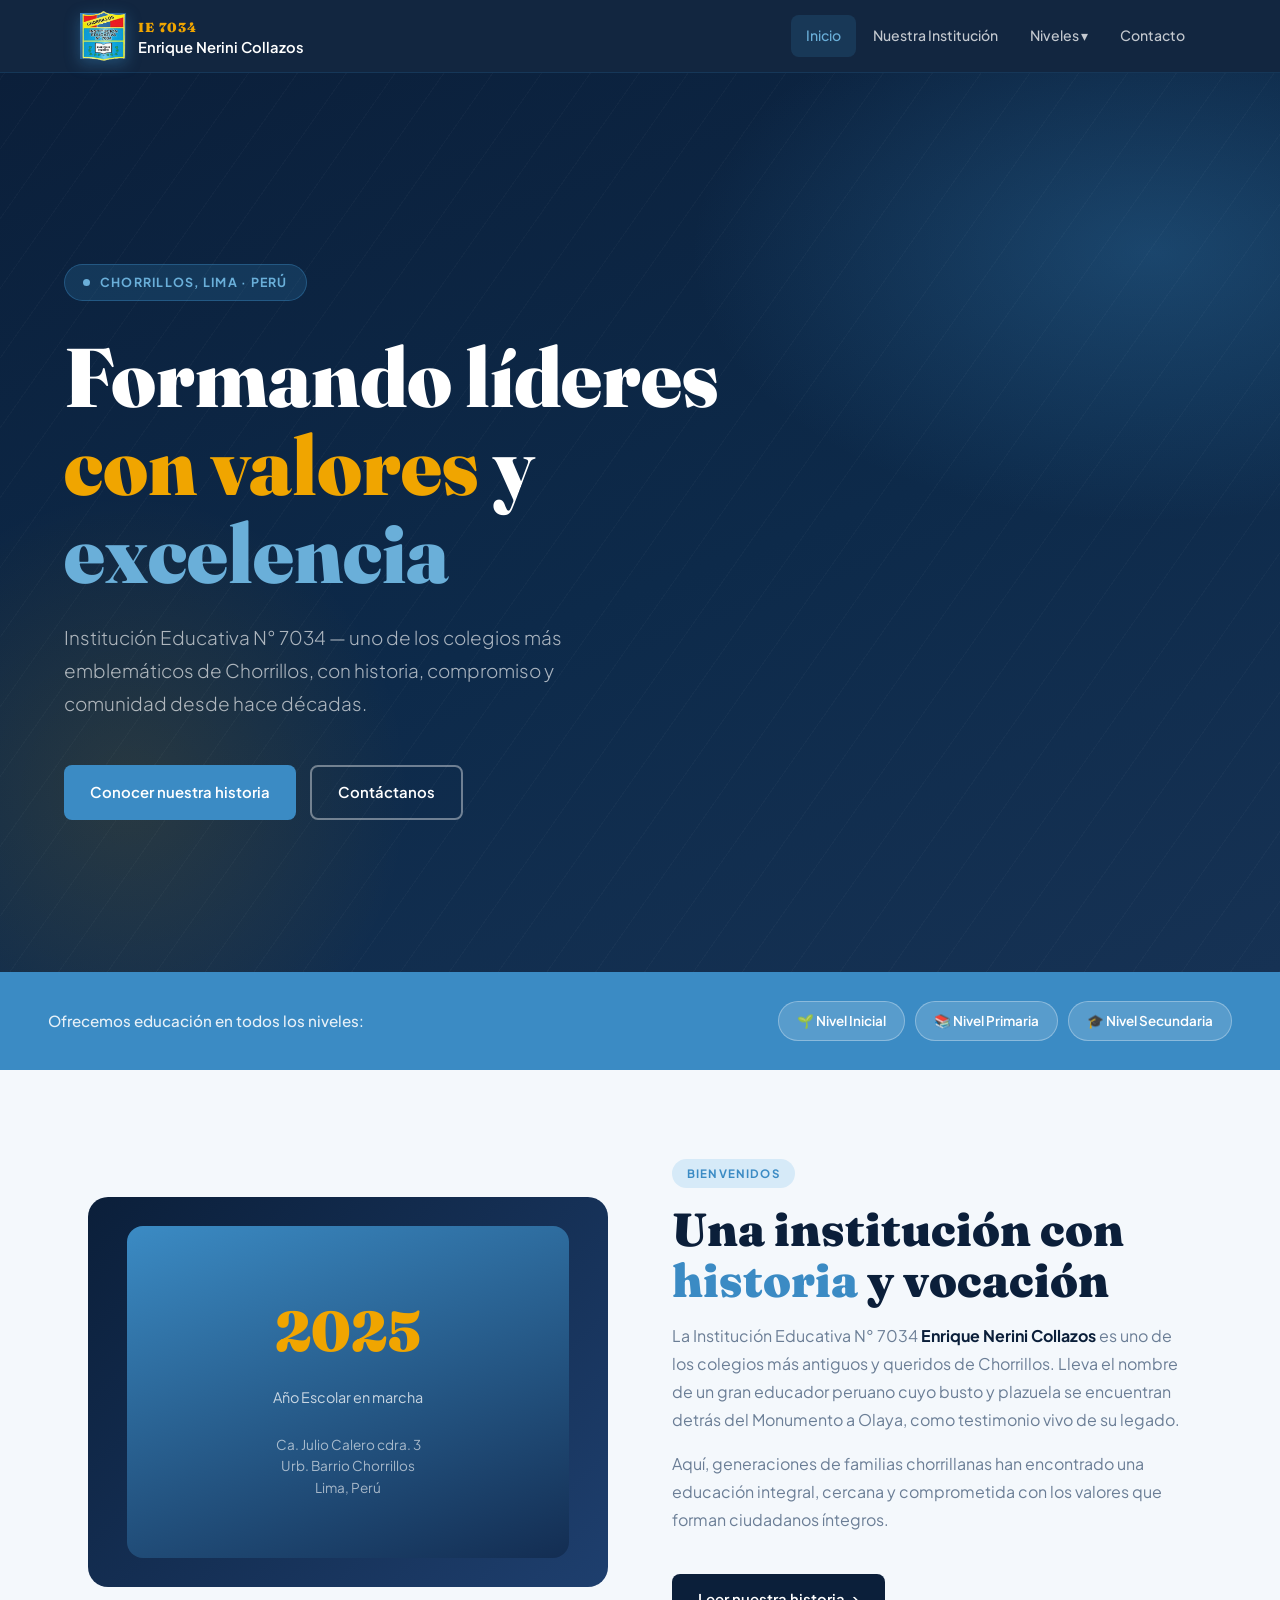
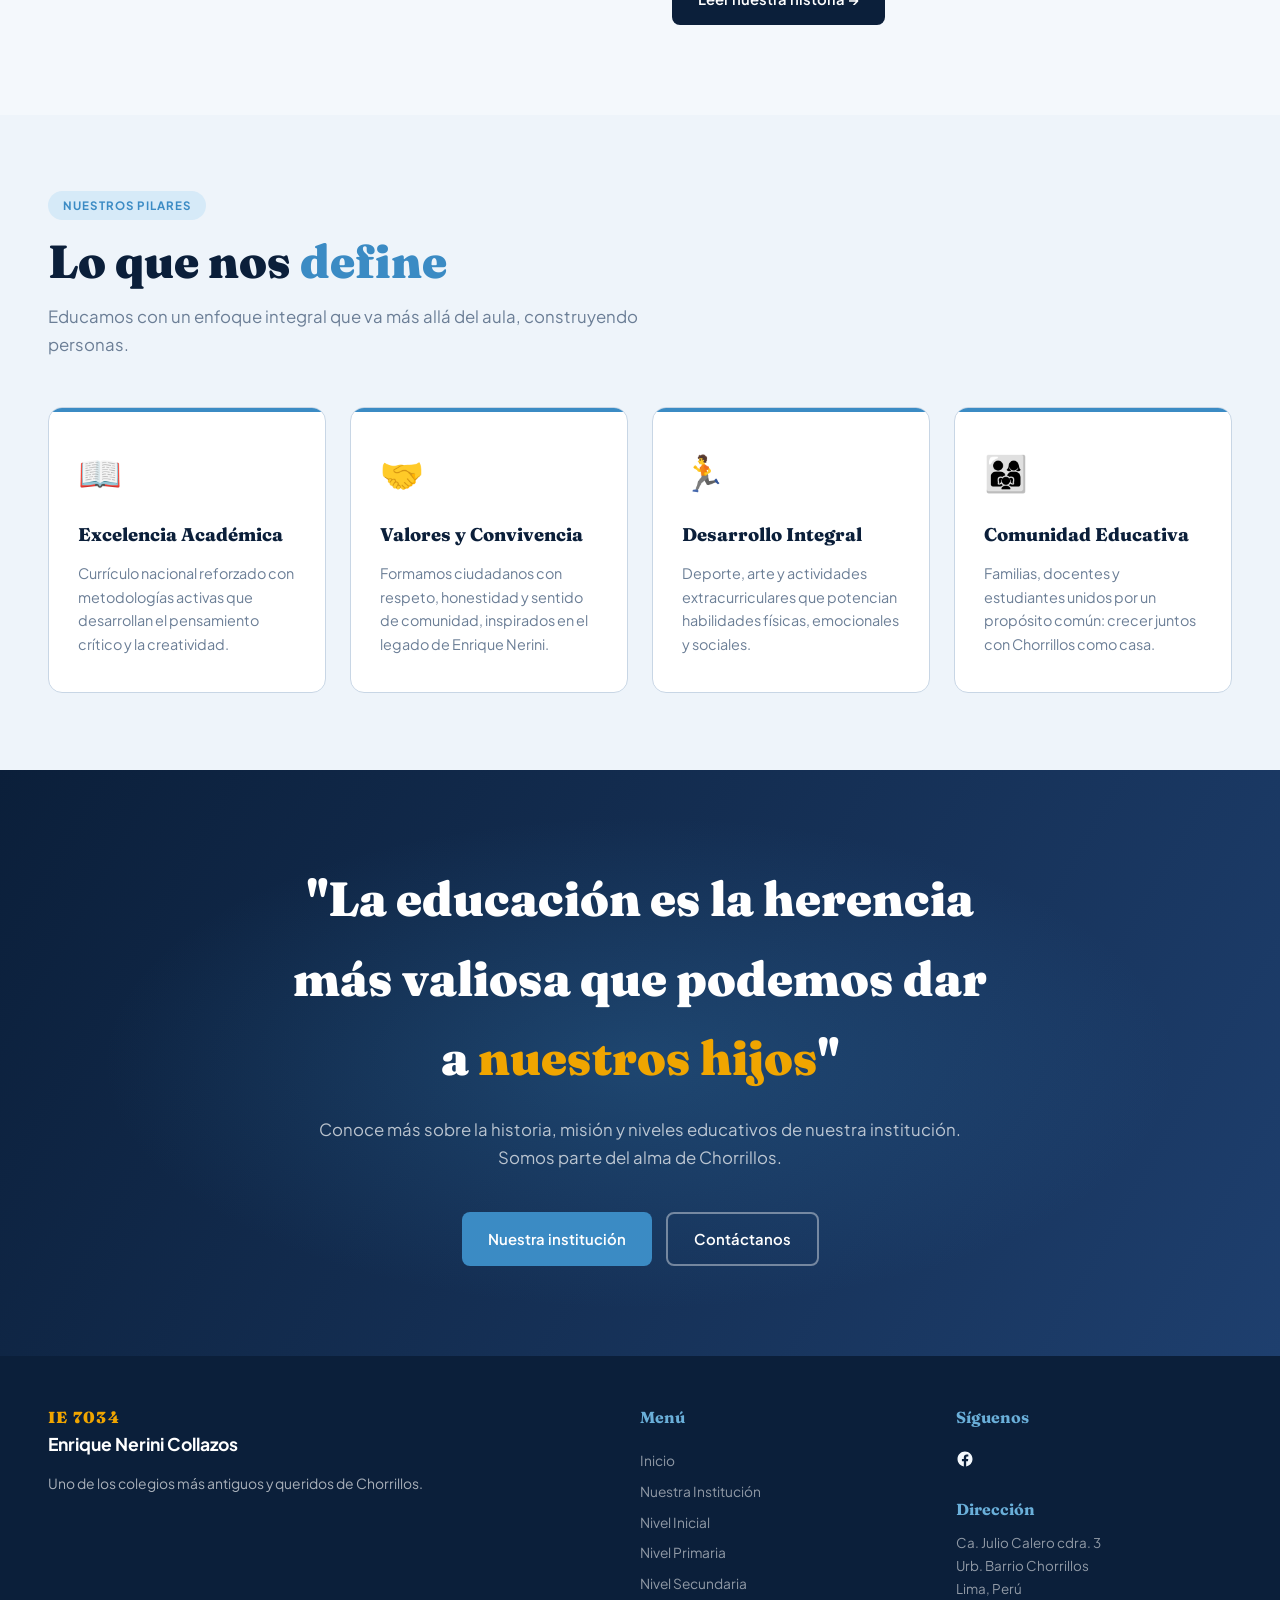
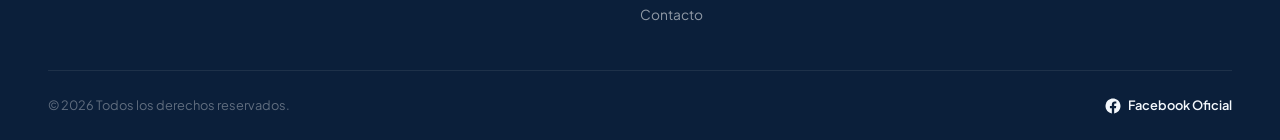
==== index.html @ 43109a2b "primer commit" ====
<!DOCTYPE html>
<html lang="es">
<head>
<meta charset="UTF-8"/>
<meta name="viewport" content="width=device-width,initial-scale=1.0"/>
<title>IE 7034 Enrique Nerini Collazos — Inicio</title>
<link rel="preconnect" href="https://fonts.googleapis.com">
<link href="https://fonts.googleapis.com/css2?family=Fraunces:ital,opsz,wght@0,9..144,400;0,9..144,700;0,9..144,900;1,9..144,400&family=Plus+Jakarta+Sans:wght@300;400;500;600;700&display=swap" rel="stylesheet">
<link rel="stylesheet" href="shared.css">
<style>
.hero{min-height:100vh;background:linear-gradient(160deg,var(--navy) 0%,#0d2a4a 55%,#163254 100%);display:flex;flex-direction:column;justify-content:center;padding:calc(var(--nav-h) + 3rem) clamp(1.5rem,6vw,4rem) 5rem;position:relative;overflow:hidden;}
.hero::before{content:'';position:absolute;inset:0;background:radial-gradient(ellipse 60% 50% at 90% 20%,rgba(59,139,196,.3) 0%,transparent 60%),radial-gradient(ellipse 40% 60% at 10% 80%,rgba(240,165,0,.12) 0%,transparent 55%);pointer-events:none;}
.hero::after{content:'';position:absolute;inset:0;background-image:repeating-linear-gradient(-55deg,rgba(255,255,255,.025) 0px,rgba(255,255,255,.025) 1px,transparent 1px,transparent 40px);pointer-events:none;}
.hero-content{position:relative;z-index:1;max-width:720px;}
.hero-eyebrow{display:inline-flex;align-items:center;gap:10px;background:rgba(59,139,196,.2);border:1px solid rgba(59,139,196,.4);border-radius:999px;padding:7px 18px;margin-bottom:2rem;font-size:.78rem;font-weight:700;color:var(--sky-light);letter-spacing:.1em;text-transform:uppercase;}
.hero-eyebrow::before{content:'';width:7px;height:7px;border-radius:50%;background:var(--sky-light);animation:pulse 2s infinite;}
@keyframes pulse{0%,100%{opacity:1}50%{opacity:.35}}
.hero h1{font-family:var(--font-head);font-size:clamp(2.6rem,7vw,5.2rem);font-weight:900;line-height:1.06;color:var(--white);margin-bottom:1.5rem;}
.hero h1 .accent{color:var(--gold);}
.hero h1 .accent-sky{color:var(--sky-light);}
.hero-sub{font-size:clamp(.98rem,2vw,1.18rem);color:rgba(255,255,255,.65);font-weight:300;max-width:520px;margin-bottom:2.8rem;line-height:1.75;}
.hero-actions{display:flex;gap:14px;flex-wrap:wrap;}
.hero-badge-float{position:absolute;right:clamp(2rem,8vw,8rem);top:50%;transform:translateY(-50%);z-index:1;background:rgba(11,31,58,.7);border:1px solid rgba(59,139,196,.35);border-radius:20px;padding:1.8rem 2rem;backdrop-filter:blur(12px);display:flex;flex-direction:column;gap:1.5rem;min-width:200px;}
.stat-item{text-align:center;}
.stat-item strong{display:block;font-family:var(--font-head);font-size:2.6rem;color:var(--gold);font-weight:900;line-height:1;}
.stat-item span{font-size:.78rem;color:rgba(255,255,255,.55);text-transform:uppercase;letter-spacing:.08em;}
.stat-divider{height:1px;background:rgba(59,139,196,.2);}
.niveles-band{background:var(--sky);padding:1.8rem clamp(1.5rem,5vw,3rem);}
.niveles-band-inner{max-width:1200px;margin:0 auto;display:flex;align-items:center;justify-content:space-between;gap:1rem;flex-wrap:wrap;}
.niveles-band p{color:rgba(255,255,255,.88);font-weight:500;font-size:.95rem;}
.nivel-pills{display:flex;gap:10px;flex-wrap:wrap;}
.nivel-pill{display:inline-block;padding:8px 18px;border-radius:999px;background:rgba(255,255,255,.15);border:1.5px solid rgba(255,255,255,.3);color:var(--white);font-size:.84rem;font-weight:600;transition:background .2s;}
.nivel-pill:hover{background:rgba(255,255,255,.3);}
.bienvenida{display:grid;grid-template-columns:1fr 1fr;gap:4rem;align-items:center;padding:clamp(4rem,7vw,6rem) clamp(1.5rem,5vw,3rem);max-width:1200px;margin:0 auto;}
.bienvenida-img{border-radius:20px;overflow:hidden;position:relative;aspect-ratio:4/3;background:linear-gradient(135deg,var(--navy) 0%,var(--navy-light) 100%);display:flex;align-items:center;justify-content:center;}
.bienvenida-img-inner{width:85%;height:85%;border-radius:16px;background:linear-gradient(160deg,var(--sky) 0%,var(--navy-mid) 100%);display:flex;flex-direction:column;align-items:center;justify-content:center;padding:2rem;text-align:center;color:var(--white);}
.bienvenida-img-inner .school-year{font-size:3.5rem;font-weight:900;font-family:var(--font-head);color:var(--gold);}
.bienvenida-img-inner p{font-size:.9rem;opacity:.75;margin-top:.5rem;}
.bienvenida-text p{color:var(--gray);font-size:1rem;line-height:1.75;margin-bottom:1rem;}
.bienvenida-text strong{color:var(--navy);}
.pilares-bg{background:var(--paper);padding:clamp(3.5rem,6vw,5.5rem) clamp(1.5rem,5vw,3rem);}
.pilares-inner{max-width:1200px;margin:0 auto;}
.pilares-grid{display:grid;grid-template-columns:repeat(auto-fill,minmax(240px,1fr));gap:1.5rem;margin-top:3rem;}
.pilar{background:var(--white);border-radius:var(--radius);padding:2.2rem 1.8rem;border:1px solid var(--gray-light);transition:transform .25s var(--ease),box-shadow .25s;position:relative;overflow:hidden;}
.pilar::before{content:'';position:absolute;top:0;left:0;right:0;height:4px;background:var(--sky);}
.pilar:hover{transform:translateY(-5px);box-shadow:0 14px 40px rgba(11,31,58,.1);}
.pilar-icon{font-size:2.2rem;margin-bottom:1.2rem;}
.pilar h3{font-family:var(--font-head);font-size:1.15rem;font-weight:800;color:var(--navy);margin-bottom:.7rem;}
.pilar p{font-size:.9rem;color:var(--gray);line-height:1.65;}
.cta-nerini{background:linear-gradient(120deg,var(--navy) 0%,var(--navy-light) 100%);padding:clamp(4rem,7vw,6rem) clamp(1.5rem,5vw,3rem);text-align:center;position:relative;overflow:hidden;}
.cta-nerini::before{content:'';position:absolute;inset:0;background:radial-gradient(ellipse 60% 60% at 50% 50%,rgba(59,139,196,.25) 0%,transparent 70%);}
.cta-nerini-inner{position:relative;z-index:1;max-width:700px;margin:0 auto;}
.cta-nerini h2{font-family:var(--font-head);font-size:clamp(1.8rem,4vw,3rem);font-weight:900;color:var(--white);margin-bottom:1.2rem;}
.cta-nerini h2 em{font-style:normal;color:var(--gold);}
.cta-nerini p{color:rgba(255,255,255,.7);font-size:1.05rem;margin-bottom:2.5rem;}
.cta-btns{display:flex;gap:14px;justify-content:center;flex-wrap:wrap;}
@media(max-width:900px){.hero-badge-float{display:none;}.bienvenida{grid-template-columns:1fr;gap:2rem;}}
</style>
</head>
<body>
<div class="page-wrap">

<nav id="navbar">
  <div class="nav-inner">
    <a class="brand" href="index.html">
      <div class="brand-icon">
        <img src="imagenes/logo.png" alt="Enrique Nerini">
      </div>
      <div class="brand-text">
        <span class="brand-num">IE 7034</span>
        <span class="brand-name">Enrique Nerini Collazos</span>
      </div>
    </a>
    <ul class="nav-links">
      <li><a href="index.html" class="current">Inicio</a></li>
      <li><a href="institucion.html">Nuestra Institución</a></li>
      <li class="has-drop">
        <a href="#">Niveles ▾</a>
        <ul class="dropdown">
          <li><a href="inicial.html">Nivel Inicial</a></li>
          <li><a href="primaria.html">Nivel Primaria</a></li>
          <li><a href="secundaria.html">Nivel Secundaria</a></li>
        </ul>
      </li>
      <li><a href="contacto.html">Contacto</a></li>
    </ul>
    <button class="hamburger" id="hamburger" aria-label="Menú"><span></span><span></span><span></span></button>
  </div>
  <div class="mobile-menu" id="mobileMenu">
    <a href="index.html">🏠 Inicio</a>
    <a href="institucion.html">🏛️ Nuestra Institución</a>
    <a href="inicial.html">🌱 Nivel Inicial</a>
    <a href="primaria.html">📚 Nivel Primaria</a>
    <a href="secundaria.html">🎓 Nivel Secundaria</a>
    <a href="contacto.html">✉️ Contacto</a>
    <a href="https://www.facebook.com/IE7034NERINI.OFICIAL/?locale=es_LA" target="_blank">📘 Facebook</a>
  </div>
</nav>

<section class="hero">
  <div class="hero-content fade-up">
    <div class="hero-eyebrow">Chorrillos, Lima · Perú</div>
    <h1>Formando líderes<br><span class="accent">con valores</span> y<br><span class="accent-sky">excelencia</span></h1>
    <p class="hero-sub">Institución Educativa N° 7034 — uno de los colegios más emblemáticos de Chorrillos, con historia, compromiso y comunidad desde hace décadas.</p>
    <div class="hero-actions">
      <a href="institucion.html" class="btn btn-sky">Conocer nuestra historia</a>
      <a href="contacto.html" class="btn btn-outline-white">Contáctanos</a>
    </div>
  </div>
</section>

<div class="niveles-band">
  <div class="niveles-band-inner">
    <p>Ofrecemos educación en todos los niveles:</p>
    <div class="nivel-pills">
      <a href="inicial.html" class="nivel-pill">🌱 Nivel Inicial</a>
      <a href="primaria.html" class="nivel-pill">📚 Nivel Primaria</a>
      <a href="secundaria.html" class="nivel-pill">🎓 Nivel Secundaria</a>
    </div>
  </div>
</div>

<div class="bienvenida">
  <div class="bienvenida-img fade-up">
    <div class="bienvenida-img-inner">
      <div class="school-year">2025</div>
      <p>Año Escolar en marcha</p>
      <div style="margin-top:1.5rem;font-size:.85rem;opacity:.6;line-height:1.6;">Ca. Julio Calero cdra. 3<br>Urb. Barrio Chorrillos<br>Lima, Perú</div>
    </div>
  </div>
  <div class="bienvenida-text fade-up-2">
    <span class="tag-label">Bienvenidos</span>
    <h2 class="sec-title">Una institución con <span>historia</span> y vocación</h2>
    <p>La Institución Educativa N° 7034 <strong>Enrique Nerini Collazos</strong> es uno de los colegios más antiguos y queridos de Chorrillos. Lleva el nombre de un gran educador peruano cuyo busto y plazuela se encuentran detrás del Monumento a Olaya, como testimonio vivo de su legado.</p>
    <p>Aquí, generaciones de familias chorrillanas han encontrado una educación integral, cercana y comprometida con los valores que forman ciudadanos íntegros.</p>
    <a href="institucion.html" class="btn btn-navy" style="margin-top:1.5rem;">Leer nuestra historia →</a>
  </div>
</div>

<div class="pilares-bg">
  <div class="pilares-inner">
    <span class="tag-label">Nuestros pilares</span>
    <h2 class="sec-title">Lo que nos <span>define</span></h2>
    <p class="sec-lead">Educamos con un enfoque integral que va más allá del aula, construyendo personas.</p>
    <div class="pilares-grid">
      <div class="pilar fade-up"><div class="pilar-icon">📖</div><h3>Excelencia Académica</h3><p>Currículo nacional reforzado con metodologías activas que desarrollan el pensamiento crítico y la creatividad.</p></div>
      <div class="pilar fade-up-2"><div class="pilar-icon">🤝</div><h3>Valores y Convivencia</h3><p>Formamos ciudadanos con respeto, honestidad y sentido de comunidad, inspirados en el legado de Enrique Nerini.</p></div>
      <div class="pilar fade-up-3"><div class="pilar-icon">🏃</div><h3>Desarrollo Integral</h3><p>Deporte, arte y actividades extracurriculares que potencian habilidades físicas, emocionales y sociales.</p></div>
      <div class="pilar fade-up-4"><div class="pilar-icon">👨‍👩‍👧</div><h3>Comunidad Educativa</h3><p>Familias, docentes y estudiantes unidos por un propósito común: crecer juntos con Chorrillos como casa.</p></div>
    </div>
  </div>
</div>

<div class="cta-nerini">
  <div class="cta-nerini-inner">
    <h2>"La educación es la herencia más valiosa que podemos dar a <em>nuestros hijos</em>"</h2>
    <p>Conoce más sobre la historia, misión y niveles educativos de nuestra institución. Somos parte del alma de Chorrillos.</p>
    <div class="cta-btns">
      <a href="institucion.html" class="btn btn-sky">Nuestra institución</a>
      <a href="contacto.html" class="btn btn-outline-white">Contáctanos</a>
    </div>
  </div>
</div>

<footer>
  <div class="footer-inner">
    <div class="footer-brand">
      <div style="margin-bottom:.6rem;"><span style="font-family:var(--font-head);font-size:1rem;color:var(--gold);font-weight:900;letter-spacing:.08em;">IE 7034</span><br><span style="font-size:1.1rem;color:var(--white);font-weight:700;">Enrique Nerini Collazos</span></div>
      <p style="margin-top:.8rem;">Uno de los colegios más antiguos y queridos de Chorrillos.</p>
    </div>
    <div class="footer-col">
      <h4>Menú</h4>
      <a href="index.html">Inicio</a>
      <a href="institucion.html">Nuestra Institución</a>
      <a href="inicial.html">Nivel Inicial</a>
      <a href="primaria.html">Nivel Primaria</a>
      <a href="secundaria.html">Nivel Secundaria</a>
      <a href="contacto.html">Contacto</a>
    </div>
    <div class="footer-col">
      <h4>Síguenos</h4>
      <a href="https://www.facebook.com/IE7034NERINI.OFICIAL/?locale=es_LA" 
        target="_blank" 
        style="color:#F4F8FC; font-weight:600; display:flex; align-items:center; gap:6px; text-decoration:none;">

        <svg width="18" height="18" viewBox="0 0 24 24" fill="#F4F8FC" xmlns="http://www.w3.org/2000/svg">
          <path d="M22 12.07C22 6.48 17.52 2 11.93 2C6.48 2 2 6.48 2 12.07C2 17.06 5.66 21.18 10.44 22V14.89H7.9V12.07H10.44V9.93C10.44 7.41 11.93 6.03 14.22 6.03C15.3 6.03 16.44 6.21 16.44 6.21V8.7H15.19C13.96 8.7 13.56 9.47 13.56 10.26V12.07H16.33L15.89 14.89H13.56V22C18.34 21.18 22 17.06 22 12.07Z"/>
        </svg>
      </a>
    <div style="margin-top:1.5rem;"><h4 style="margin-bottom:.6rem;">Dirección</h4><p style="font-size:.84rem;line-height:1.7;color:rgba(255,255,255,.55);">Ca. Julio Calero cdra. 3<br>Urb. Barrio Chorrillos<br>Lima, Perú</p></div>
    </div>
  </div>
  <div class="footer-bottom">
    <span>© 2026 Todos los derechos reservados.</span>
    <a href="https://www.facebook.com/IE7034NERINI.OFICIAL/?locale=es_LA" 
      target="_blank" 
      style="color:#F4F8FC; font-weight:600; display:flex; align-items:center; gap:6px; text-decoration:none;">

      <svg width="18" height="18" viewBox="0 0 24 24" fill="#F4F8FC" xmlns="http://www.w3.org/2000/svg">
        <path d="M22 12.07C22 6.48 17.52 2 11.93 2C6.48 2 2 6.48 2 12.07C2 17.06 5.66 21.18 10.44 22V14.89H7.9V12.07H10.44V9.93C10.44 7.41 11.93 6.03 14.22 6.03C15.3 6.03 16.44 6.21 16.44 6.21V8.7H15.19C13.96 8.7 13.56 9.47 13.56 10.26V12.07H16.33L15.89 14.89H13.56V22C18.34 21.18 22 17.06 22 12.07Z"/>
      </svg>
      Facebook Oficial
    </a>  
</div>
</footer>

</div>
<script src="shared.js"></script>
</body>
</html>
---- shared.css ----
/* ═══════════════════════════════════════════
   IE 7034 ENRIQUE NERINI COLLAZOS — SHARED CSS
   Paleta: marino + celeste + blanco + dorado
   ═══════════════════════════════════════════ */

/* Google Fonts */
@import url('https://fonts.googleapis.com/css2?family=Fraunces:wght@400;700;900&family=Plus+Jakarta+Sans:wght@300;400;500;600;700&display=swap');

:root {
  /* Core palette */
  --navy:       #0B1F3A;      /* azul marino profundo */
  --navy-mid:   #132d52;
  --navy-light: #1e3f6e;
  --sky:        #3B8BC4;      /* celeste */
  --sky-light:  #6aafd9;
  --sky-pale:   #d6eaf8;
  --gold:       #F0A500;      /* acento dorado */
  --gold-light: #ffd166;
  --white:      #ffffff;
  --off-white:  #F4F8FC;
  --paper:      #EEF4FA;
  --gray:       #6b7e96;
  --gray-light: #c8d6e5;
  --ink:        #0B1F3A;

  /* Typography */
  --font-head: 'Fraunces', Georgia, serif;
  --font-body: 'Plus Jakarta Sans', sans-serif;

  /* Sizes */
  --nav-h: 72px;
  --radius: 14px;
  --radius-sm: 8px;
  --ease: cubic-bezier(.4,0,.2,1);
}

/* ── RESET ── */
*, *::before, *::after { box-sizing: border-box; margin: 0; padding: 0; }
html { scroll-behavior: smooth; }
body {
  font-family: var(--font-body);
  background: var(--off-white);
  color: var(--ink);
  line-height: 1.65;
  overflow-x: hidden;
}
a { color: inherit; text-decoration: none; }
ul { list-style: none; }
img { max-width: 100%; display: block; }

/* ── NAVBAR ── */
#navbar {
  position: fixed; top: 0; left: 0; right: 0; z-index: 900;
  background: rgba(11,31,58,.97);
  backdrop-filter: blur(16px);
  border-bottom: 1px solid rgba(59,139,196,.2);
}
.nav-inner {
  max-width: 1200px; margin: 0 auto;
  height: var(--nav-h);
  display: flex; align-items: center; justify-content: space-between;
  padding: 0 clamp(1rem,4vw,2.5rem);
  position: relative; z-index: 2;
}

/* Brand */
.brand { display: flex; align-items: center; gap: 12px; }
.brand-icon {
  width: 46px; height: 46px;
  background: linear-gradient(135deg, var(--sky) 0%, var(--navy-light) 100%);
  border-radius: 0 px;
  display: flex; align-items: center; justify-content: center;
  flex-shrink: 0;
  box-shadow: 0 4px 14px rgba(59,139,196,.4);
}
.brand-icon svg { width: 32px; height: 32px; }
.brand-text { display: flex; flex-direction: column; gap: 1px; }
.brand-num {
  font-family: var(--font-head); font-weight: 900; font-size: .82rem;
  color: var(--gold); letter-spacing: .08em;
}
.brand-name {
  font-size: .92rem; font-weight: 600; color: var(--white); line-height: 1;
}

/* Desktop nav links */
.nav-links {
  display: flex; align-items: center; gap: 2px;
}
.nav-links > li { position: relative; }
.nav-links > li > a {
  display: flex; align-items: center; gap: 5px;
  padding: 9px 15px; border-radius: var(--radius-sm);
  font-size: .88rem; font-weight: 500; color: rgba(255,255,255,.75);
  transition: background .2s, color .2s;
}
.nav-links > li > a:hover,
.nav-links > li > a.current {
  background: rgba(59,139,196,.18); color: var(--white);
}
.nav-links > li > a.current { color: var(--sky-light); }

/* Dropdown */
.dropdown {
  display: none; position: absolute; top: calc(100% + 8px); left: 0;
  background: var(--navy-mid); border: 1px solid rgba(59,139,196,.2);
  border-radius: var(--radius-sm); min-width: 190px;
  box-shadow: 0 16px 40px rgba(0,0,0,.35);
  overflow: hidden;
}
.has-drop:hover .dropdown { display: block; animation: dropIn .5s var(--ease); }
@keyframes dropIn {
  from { opacity:0; transform:translateY(-6px); }
  to   { opacity:1; transform:translateY(0); }
}
.dropdown li a {
  display: block; padding: 11px 18px;
  font-size: .87rem; font-weight: 500; color: rgba(255,255,255,.78);
  transition: background .15s, color .15s;
}
.dropdown li a:hover { background: rgba(59,139,196,.25); color: var(--white); }

/* Hamburger */
.hamburger {
  display: none; flex-direction: column; gap: 5.5px;
  background: none; border: none; cursor: pointer; padding: 8px;
}
.hamburger span {
  display: block; width: 26px; height: 2.5px;
  background: var(--white); border-radius: 3px;
  transition: transform .3s var(--ease), opacity .25s;
}
.hamburger.open span:nth-child(1) { transform: translateY(8px) rotate(45deg); }
.hamburger.open span:nth-child(2) { opacity: 0; transform: scaleX(0); }
.hamburger.open span:nth-child(3) { transform: translateY(-8px) rotate(-45deg); }

/* Mobile menu */
.mobile-menu {
  display: none; flex-direction: column;
  padding: 1.5rem clamp(1rem,4vw,2.5rem) 2rem;
  border-top: 1px solid rgba(59,139,196,.15);
  gap: 4px;
}
.mobile-menu.open { display: flex; animation: slideDown .25s var(--ease); }
@keyframes slideDown {
  from { opacity:0; transform:translateY(-8px); }
  to   { opacity:1; transform:translateY(0); }
}
.mobile-menu a {
  padding: 13px 16px; border-radius: var(--radius-sm);
  font-size: .95rem; font-weight: 500; color: rgba(255,255,255,.82);
  transition: background .15s;
}
.mobile-menu a:hover { background: rgba(59,139,196,.2); color: var(--white); }

/* ── FOOTER ── */
footer {
  background: var(--navy);
  color: rgba(255,255,255,.65);
  padding: 3rem clamp(1.5rem,5vw,3rem) 1.5rem;
  margin-top: 0;
}
.footer-inner {
  max-width: 1200px; margin: 0 auto;
  display: grid; grid-template-columns: 2fr 1fr 1fr; gap: 2.5rem;
}
.footer-brand .brand-num { font-size: 1rem; }
.footer-brand .brand-name { font-size: 1.1rem; color: var(--white); font-weight: 700; }
.footer-brand p { margin-top: .8rem; font-size: .87rem; line-height: 1.7; }
.footer-col h4 {
  font-family: var(--font-head); font-size: 1rem;
  color: var(--sky-light); margin-bottom: 1rem;
}
.footer-col a {
  display: block; font-size: .86rem; color: rgba(255,255,255,.55);
  padding: 4px 0; transition: color .2s;
}
.footer-col a:hover { color: var(--white); }
.footer-bottom {
  max-width: 1200px; margin: 2.5rem auto 0;
  padding-top: 1.5rem; border-top: 1px solid rgba(255,255,255,.08);
  display: flex; justify-content: space-between; align-items: center; flex-wrap: wrap; gap: 1rem;
  font-size: .8rem; color: rgba(255,255,255,.35);
}
.footer-fb a {
  display: inline-flex; align-items: center; gap: 8px;
  color: var(--sky-light); font-weight: 600; font-size: .88rem;
}
.footer-fb a:hover { color: var(--white); }

/* ── SHARED PAGE WRAPPER ── */
.page-wrap { padding-top: var(--nav-h); }

/* ── COMMON SECTIONS ── */
.section {
  padding: clamp(3rem,6vw,5rem) clamp(1.5rem,5vw,3rem);
  max-width: 1200px; margin: 0 auto;
}
.tag-label {
  display: inline-block;
  padding: 5px 15px; border-radius: 999px;
  font-size: .72rem; font-weight: 700; letter-spacing: .1em; text-transform: uppercase;
  background: var(--sky-pale); color: var(--sky);
  margin-bottom: 1rem;
}
.tag-label.gold {
  background: #fff3d4; color: #b07800;
}
h2.sec-title {
  font-family: var(--font-head);
  font-size: clamp(1.8rem,4vw,2.9rem);
  font-weight: 900; line-height: 1.1;
  color: var(--navy); margin-bottom: 1rem;
}
h2.sec-title span { color: var(--sky); }
h2.sec-title em { color: var(--gold); font-style: normal; }
.sec-lead {
  font-size: 1.05rem; color: var(--gray);
  max-width: 600px; margin-bottom: 3rem;
}

/* Cards grid */
.cards-grid {
  display: grid; gap: 1.5rem;
  grid-template-columns: repeat(auto-fill, minmax(280px, 1fr));
}
.card {
  background: var(--white); border-radius: var(--radius);
  padding: 2rem; border: 1px solid var(--gray-light);
  transition: transform .25s var(--ease), box-shadow .25s;
}
.card:hover { transform: translateY(-4px); box-shadow: 0 12px 36px rgba(11,31,58,.1); }
.card-icon {
  width: 50px; height: 50px; border-radius: 12px;
  background: var(--sky-pale); display: flex; align-items: center; justify-content: center;
  font-size: 1.5rem; margin-bottom: 1.2rem;
}
.card h3 {
  font-family: var(--font-head); font-weight: 700; font-size: 1.15rem;
  color: var(--navy); margin-bottom: .6rem;
}
.card p { font-size: .92rem; color: var(--gray); line-height: 1.6; }

/* Divider wave */
.wave-div {
  width: 100%; overflow: hidden; line-height: 0;
  background: transparent;
}
.wave-div svg { display: block; width: 100%; }

/* Buttons */
.btn {
  display: inline-flex; align-items: center; gap: 8px;
  padding: 13px 26px; border-radius: var(--radius-sm);
  font-family: var(--font-body); font-size: .93rem; font-weight: 600;
  cursor: pointer; border: none; transition: all .22s var(--ease);
}
.btn-navy { background: var(--navy); color: var(--white); }
.btn-navy:hover { background: var(--navy-light); box-shadow: 0 6px 20px rgba(11,31,58,.3); transform: translateY(-2px); }
.btn-sky { background: var(--sky); color: var(--white); }
.btn-sky:hover { background: var(--sky-light); box-shadow: 0 6px 20px rgba(59,139,196,.4); transform: translateY(-2px); }
.btn-outline-white {
  background: transparent; color: var(--white);
  border: 2px solid rgba(255,255,255,.4);
}
.btn-outline-white:hover { background: rgba(255,255,255,.1); border-color: var(--white); }

/* ── RESPONSIVE ── */
@media (max-width: 820px) {
  .nav-links { display: none; }
  .hamburger { display: flex; }
  .footer-inner { grid-template-columns: 1fr 1fr; }
  .footer-inner > .footer-brand { grid-column: span 2; }
}
@media (max-width: 540px) {
  .footer-inner { grid-template-columns: 1fr; }
  .footer-inner > .footer-brand { grid-column: span 1; }
  .footer-bottom { flex-direction: column; text-align: center; }
}

/* Fade-in animation on load */
@keyframes fadeUp {
  from { opacity:0; transform:translateY(20px); }
  to   { opacity:1; transform:translateY(0); }
}
.fade-up { animation: fadeUp .6s var(--ease) both; }
.fade-up-2 { animation: fadeUp .6s .15s var(--ease) both; }
.fade-up-3 { animation: fadeUp .6s .3s var(--ease) both; }
.fade-up-4 { animation: fadeUp .6s .45s var(--ease) both; }

/* ── SHARED JS snippet ── */
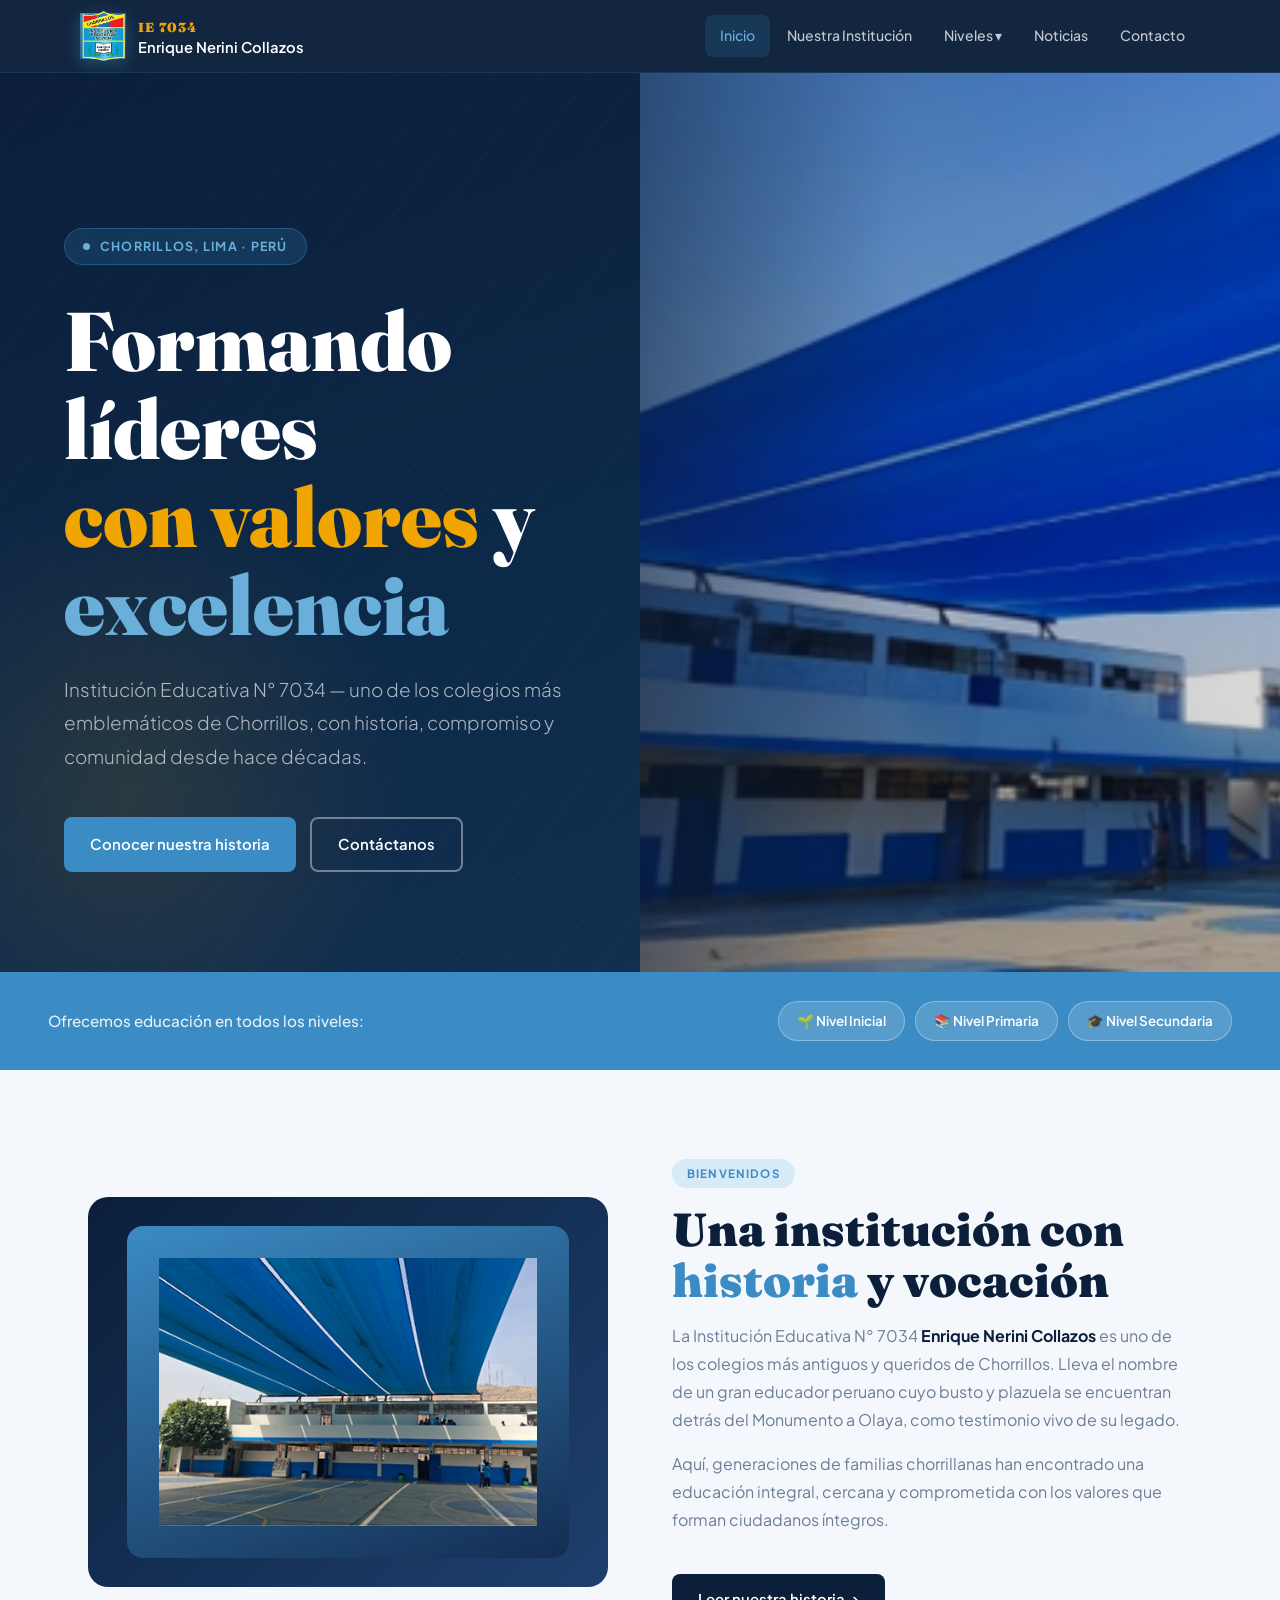
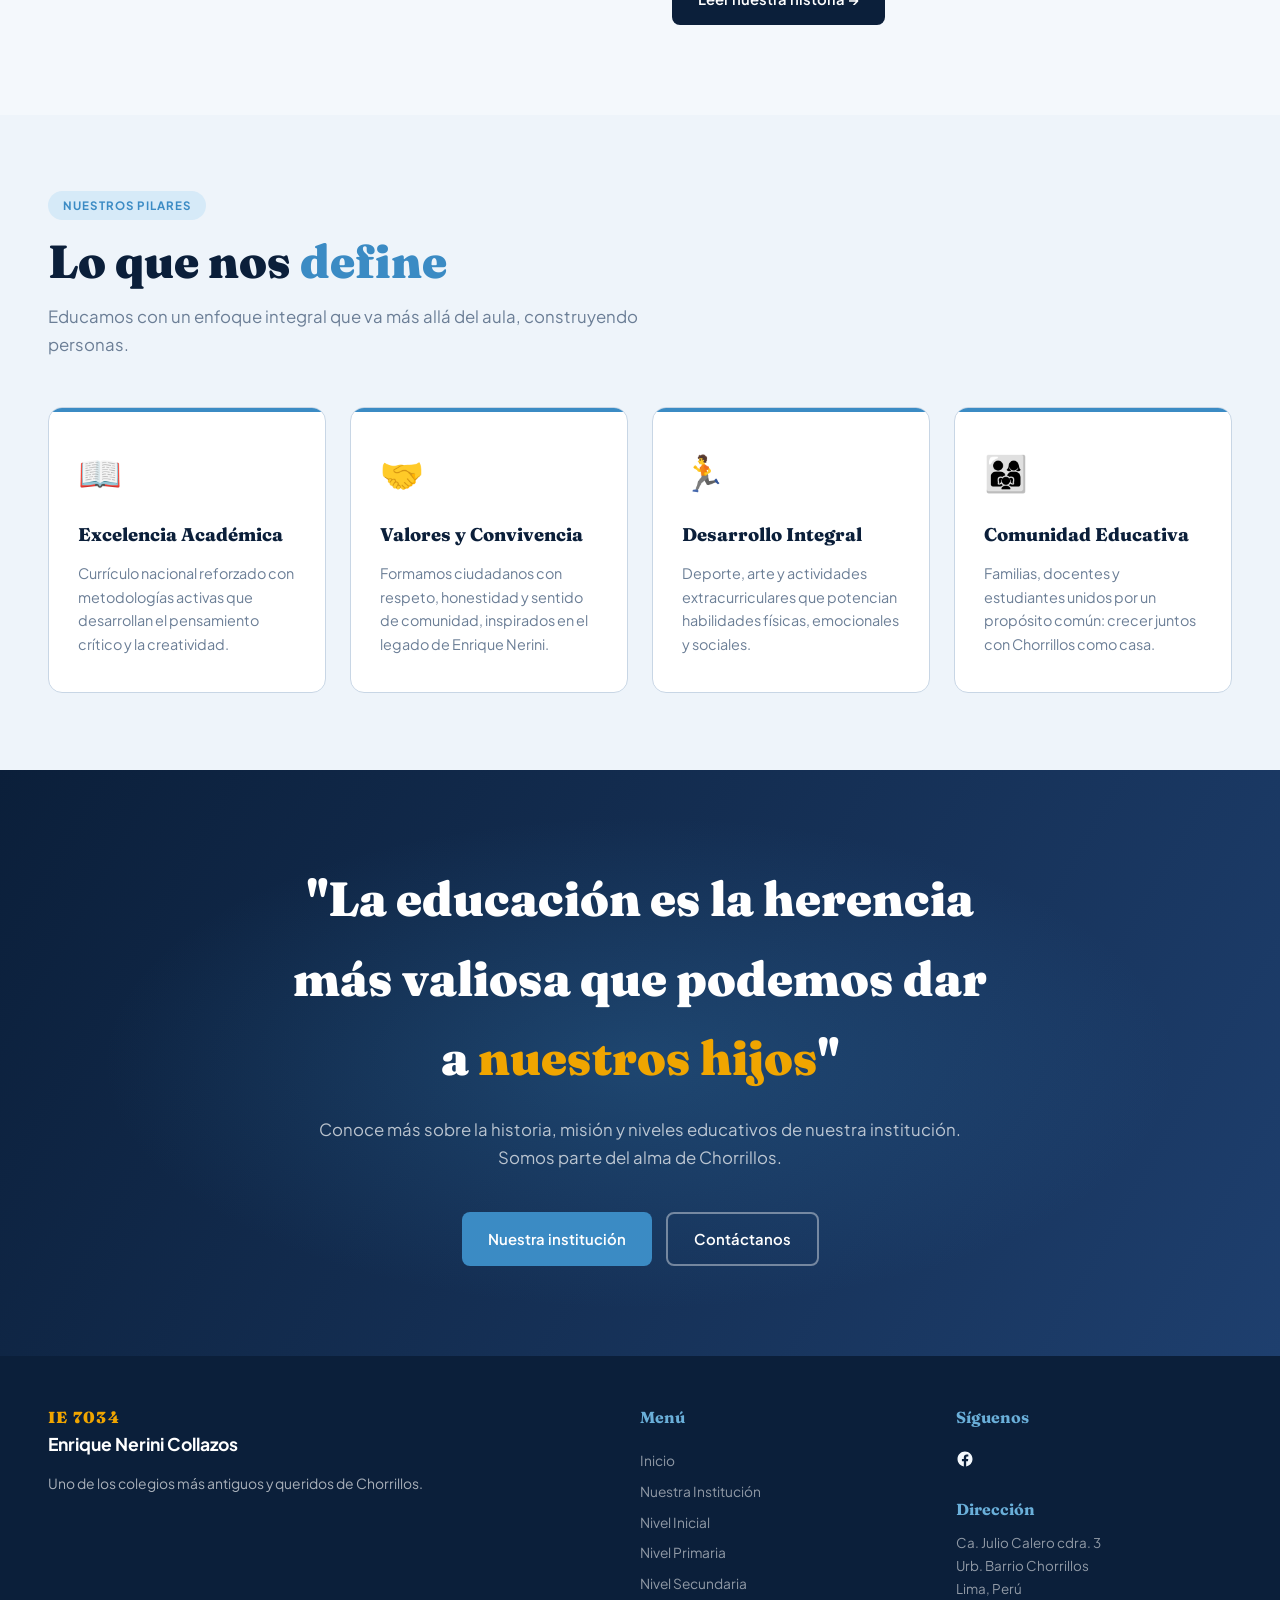
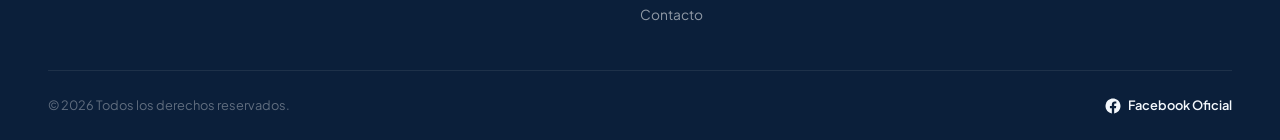
==== commit 5410c52b: "Actualizacion de imagenes, docentes y noticias" ====
--- a/index.html
+++ b/index.html
@@ -8,10 +8,69 @@
 <link href="https://fonts.googleapis.com/css2?family=Fraunces:ital,opsz,wght@0,9..144,400;0,9..144,700;0,9..144,900;1,9..144,400&family=Plus+Jakarta+Sans:wght@300;400;500;600;700&display=swap" rel="stylesheet">
 <link rel="stylesheet" href="shared.css">
 <style>
-.hero{min-height:100vh;background:linear-gradient(160deg,var(--navy) 0%,#0d2a4a 55%,#163254 100%);display:flex;flex-direction:column;justify-content:center;padding:calc(var(--nav-h) + 3rem) clamp(1.5rem,6vw,4rem) 5rem;position:relative;overflow:hidden;}
-.hero::before{content:'';position:absolute;inset:0;background:radial-gradient(ellipse 60% 50% at 90% 20%,rgba(59,139,196,.3) 0%,transparent 60%),radial-gradient(ellipse 40% 60% at 10% 80%,rgba(240,165,0,.12) 0%,transparent 55%);pointer-events:none;}
-.hero::after{content:'';position:absolute;inset:0;background-image:repeating-linear-gradient(-55deg,rgba(255,255,255,.025) 0px,rgba(255,255,255,.025) 1px,transparent 1px,transparent 40px);pointer-events:none;}
-.hero-content{position:relative;z-index:1;max-width:720px;}
+.hero {
+  min-height: 100vh;
+  background: linear-gradient(160deg, var(--navy) 0%, #0d2a4a 55%, #163254 100%);
+  display: grid;
+  grid-template-columns: 1fr 1fr;   /* ← mitad texto, mitad imagen */
+  align-items: center;
+  padding: 0;                        /* el padding lo maneja cada columna */
+  position: relative;
+  overflow: hidden;
+}
+.hero::before {
+  content:''; position:absolute; inset:0;
+  background:
+    radial-gradient(ellipse 60% 50% at 90% 20%, rgba(59,139,196,.3) 0%, transparent 60%),
+    radial-gradient(ellipse 40% 60% at 10% 80%, rgba(240,165,0,.12) 0%, transparent 55%);
+  pointer-events:none;
+}
+.hero::after {
+  content:''; position:absolute; inset:0;
+  background-image: repeating-linear-gradient(
+    -55deg, rgba(255,255,255,.025) 0px, rgba(255,255,255,.025) 1px,
+    transparent 1px, transparent 40px
+  );
+  pointer-events:none;
+}
+
+/* Columna izquierda — texto */
+.hero-content {
+  position: relative;
+  z-index: 1;
+  padding: calc(var(--nav-h) + 3rem) clamp(1.5rem, 5vw, 4rem) 4rem;
+}
+
+/* Columna derecha — imagen */
+.hero-image {
+  position: relative;
+  z-index: 1;
+  height: 100%;
+  min-height: 100vh;
+  overflow: hidden;
+}
+.hero-image img {
+  width: 100%;
+  height: 100%;
+  object-fit: cover;
+  display: block;
+  /* sutil overlay oscuro para que no rompa el tono marino */
+  filter: brightness(.85) saturate(1.1);
+}
+/* overlay degradado para fusionar la imagen con el fondo */
+.hero-image::before {
+  content: '';
+  position: absolute;
+  inset: 0;
+  background: linear-gradient(
+    to right,
+    rgba(11,31,58,.55) 0%,
+    rgba(11,31,58,.1) 40%,
+    transparent 100%
+  );
+  z-index: 1;
+  pointer-events: none;
+}
 .hero-eyebrow{display:inline-flex;align-items:center;gap:10px;background:rgba(59,139,196,.2);border:1px solid rgba(59,139,196,.4);border-radius:999px;padding:7px 18px;margin-bottom:2rem;font-size:.78rem;font-weight:700;color:var(--sky-light);letter-spacing:.1em;text-transform:uppercase;}
 .hero-eyebrow::before{content:'';width:7px;height:7px;border-radius:50%;background:var(--sky-light);animation:pulse 2s infinite;}
 @keyframes pulse{0%,100%{opacity:1}50%{opacity:.35}}
@@ -54,7 +113,19 @@
 .cta-nerini h2 em{font-style:normal;color:var(--gold);}
 .cta-nerini p{color:rgba(255,255,255,.7);font-size:1.05rem;margin-bottom:2.5rem;}
 .cta-btns{display:flex;gap:14px;justify-content:center;flex-wrap:wrap;}
-@media(max-width:900px){.hero-badge-float{display:none;}.bienvenida{grid-template-columns:1fr;gap:2rem;}}
+@media (max-width: 820px) {
+  .hero {
+    grid-template-columns: 1fr;
+  }
+  .hero-image {
+    min-height: 280px;
+    height: 280px;
+  }
+  .hero-content {
+    padding: calc(var(--nav-h) + 2rem) clamp(1.5rem, 5vw, 3rem) 2.5rem;
+  }
+}
+</style>
 </style>
 </head>
 <body>
@@ -82,6 +153,7 @@
           <li><a href="secundaria.html">Nivel Secundaria</a></li>
         </ul>
       </li>
+      <li><a href="noticias.html">Noticias</a></li>
       <li><a href="contacto.html">Contacto</a></li>
     </ul>
     <button class="hamburger" id="hamburger" aria-label="Menú"><span></span><span></span><span></span></button>
@@ -92,6 +164,7 @@
     <a href="inicial.html">🌱 Nivel Inicial</a>
     <a href="primaria.html">📚 Nivel Primaria</a>
     <a href="secundaria.html">🎓 Nivel Secundaria</a>
+    <a href="noticias.html">🗞️ Noticias</a>
     <a href="contacto.html">✉️ Contacto</a>
     <a href="https://www.facebook.com/IE7034NERINI.OFICIAL/?locale=es_LA" target="_blank">📘 Facebook</a>
   </div>
@@ -100,12 +173,26 @@
 <section class="hero">
   <div class="hero-content fade-up">
     <div class="hero-eyebrow">Chorrillos, Lima · Perú</div>
-    <h1>Formando líderes<br><span class="accent">con valores</span> y<br><span class="accent-sky">excelencia</span></h1>
-    <p class="hero-sub">Institución Educativa N° 7034 — uno de los colegios más emblemáticos de Chorrillos, con historia, compromiso y comunidad desde hace décadas.</p>
+    <h1>
+      Formando líderes<br>
+      <span class="accent">con valores</span> y<br>
+      <span class="accent-sky">excelencia</span>
+    </h1>
+    <p class="hero-sub">
+      Institución Educativa N° 7034 — uno de los colegios más emblemáticos
+      de Chorrillos, con historia, compromiso y comunidad desde hace décadas.
+    </p>
     <div class="hero-actions">
       <a href="institucion.html" class="btn btn-sky">Conocer nuestra historia</a>
       <a href="contacto.html" class="btn btn-outline-white">Contáctanos</a>
     </div>
+  </div>
+  <div class="hero-image fade-up-2">
+    <img
+      src="imagenes/local1.png"
+      alt="IE 7034 Enrique Nerini Collazos"
+      onerror="this.parentElement.style.background='linear-gradient(135deg,var(--sky) 0%,var(--navy-light) 100%)';"
+    >
   </div>
 </section>
 
@@ -123,9 +210,7 @@
 <div class="bienvenida">
   <div class="bienvenida-img fade-up">
     <div class="bienvenida-img-inner">
-      <div class="school-year">2025</div>
-      <p>Año Escolar en marcha</p>
-      <div style="margin-top:1.5rem;font-size:.85rem;opacity:.6;line-height:1.6;">Ca. Julio Calero cdra. 3<br>Urb. Barrio Chorrillos<br>Lima, Perú</div>
+        <img src="imagenes/local2.png" alt="Enrique Nerini" style="width:100%;height:100%;object-fit:cover;" onerror="this.style.display='none';this.parentElement.innerHTML='🎓';">
     </div>
   </div>
   <div class="bienvenida-text fade-up-2">
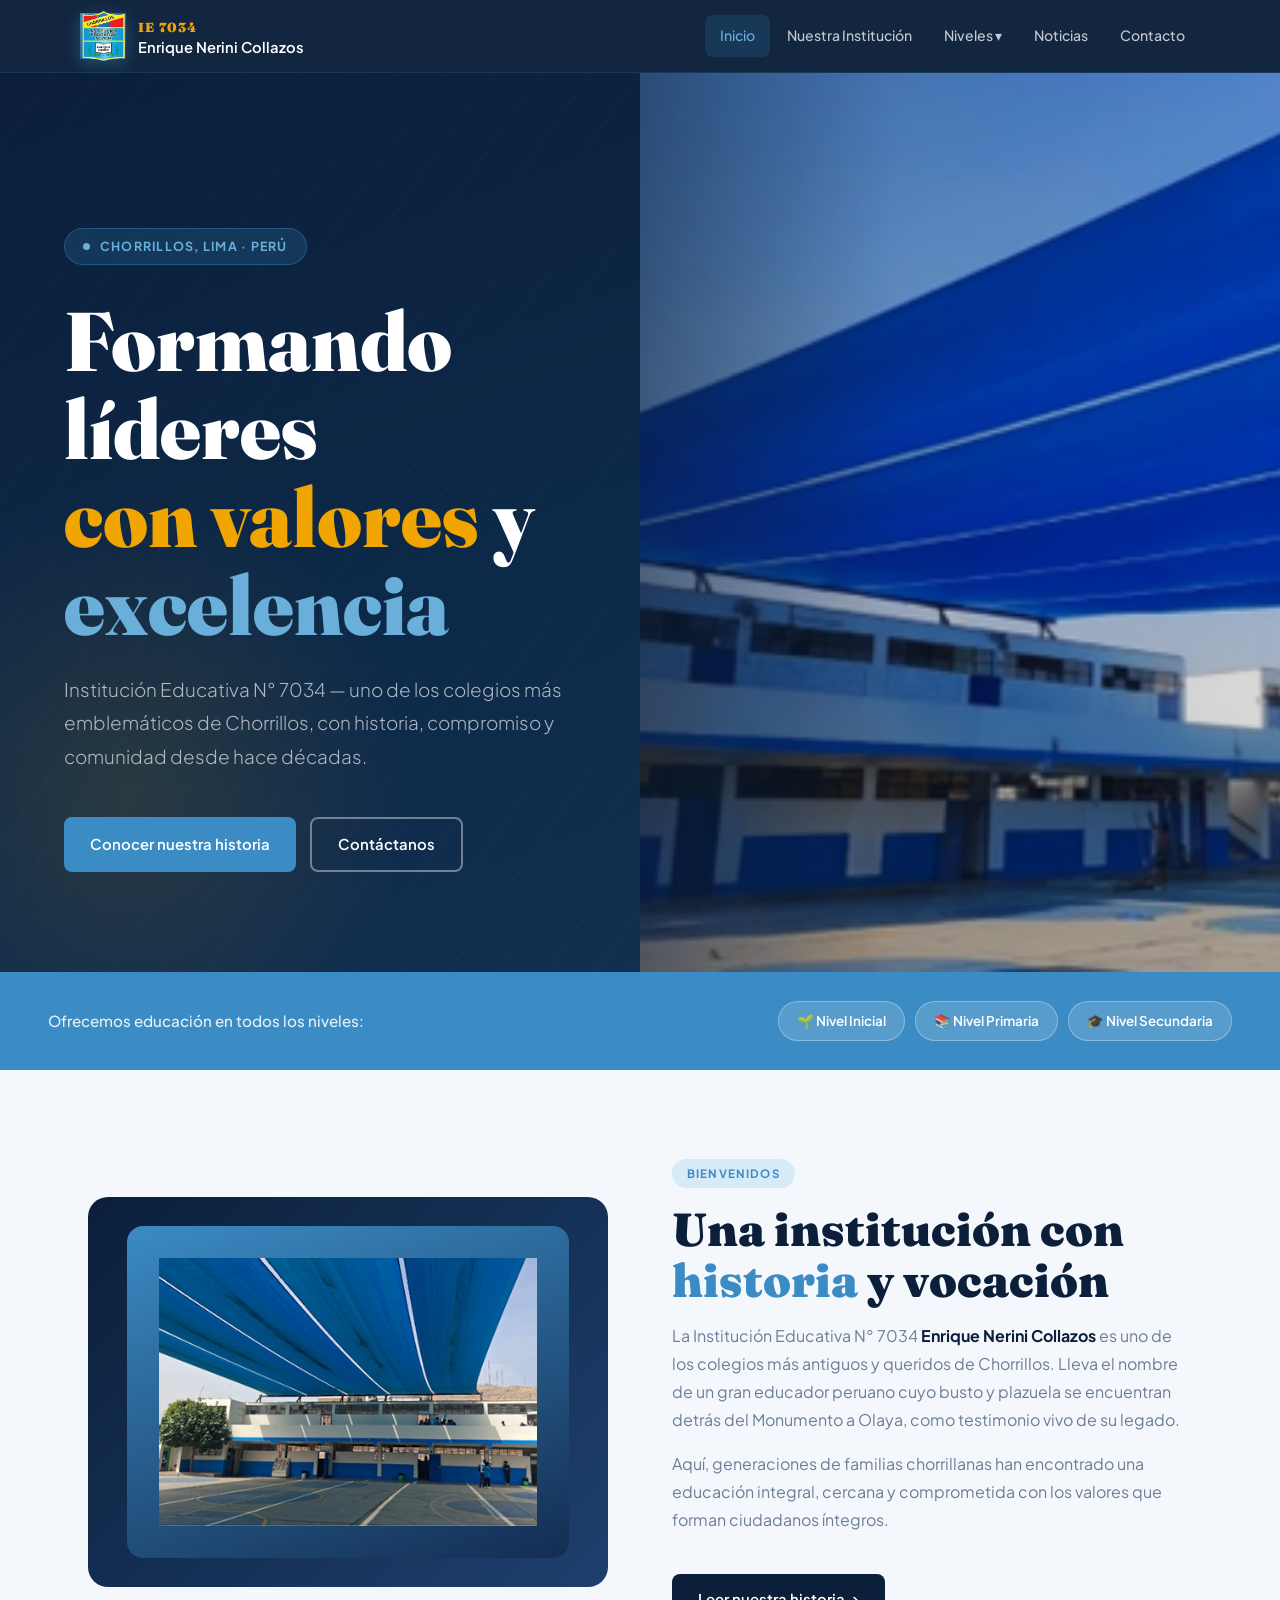
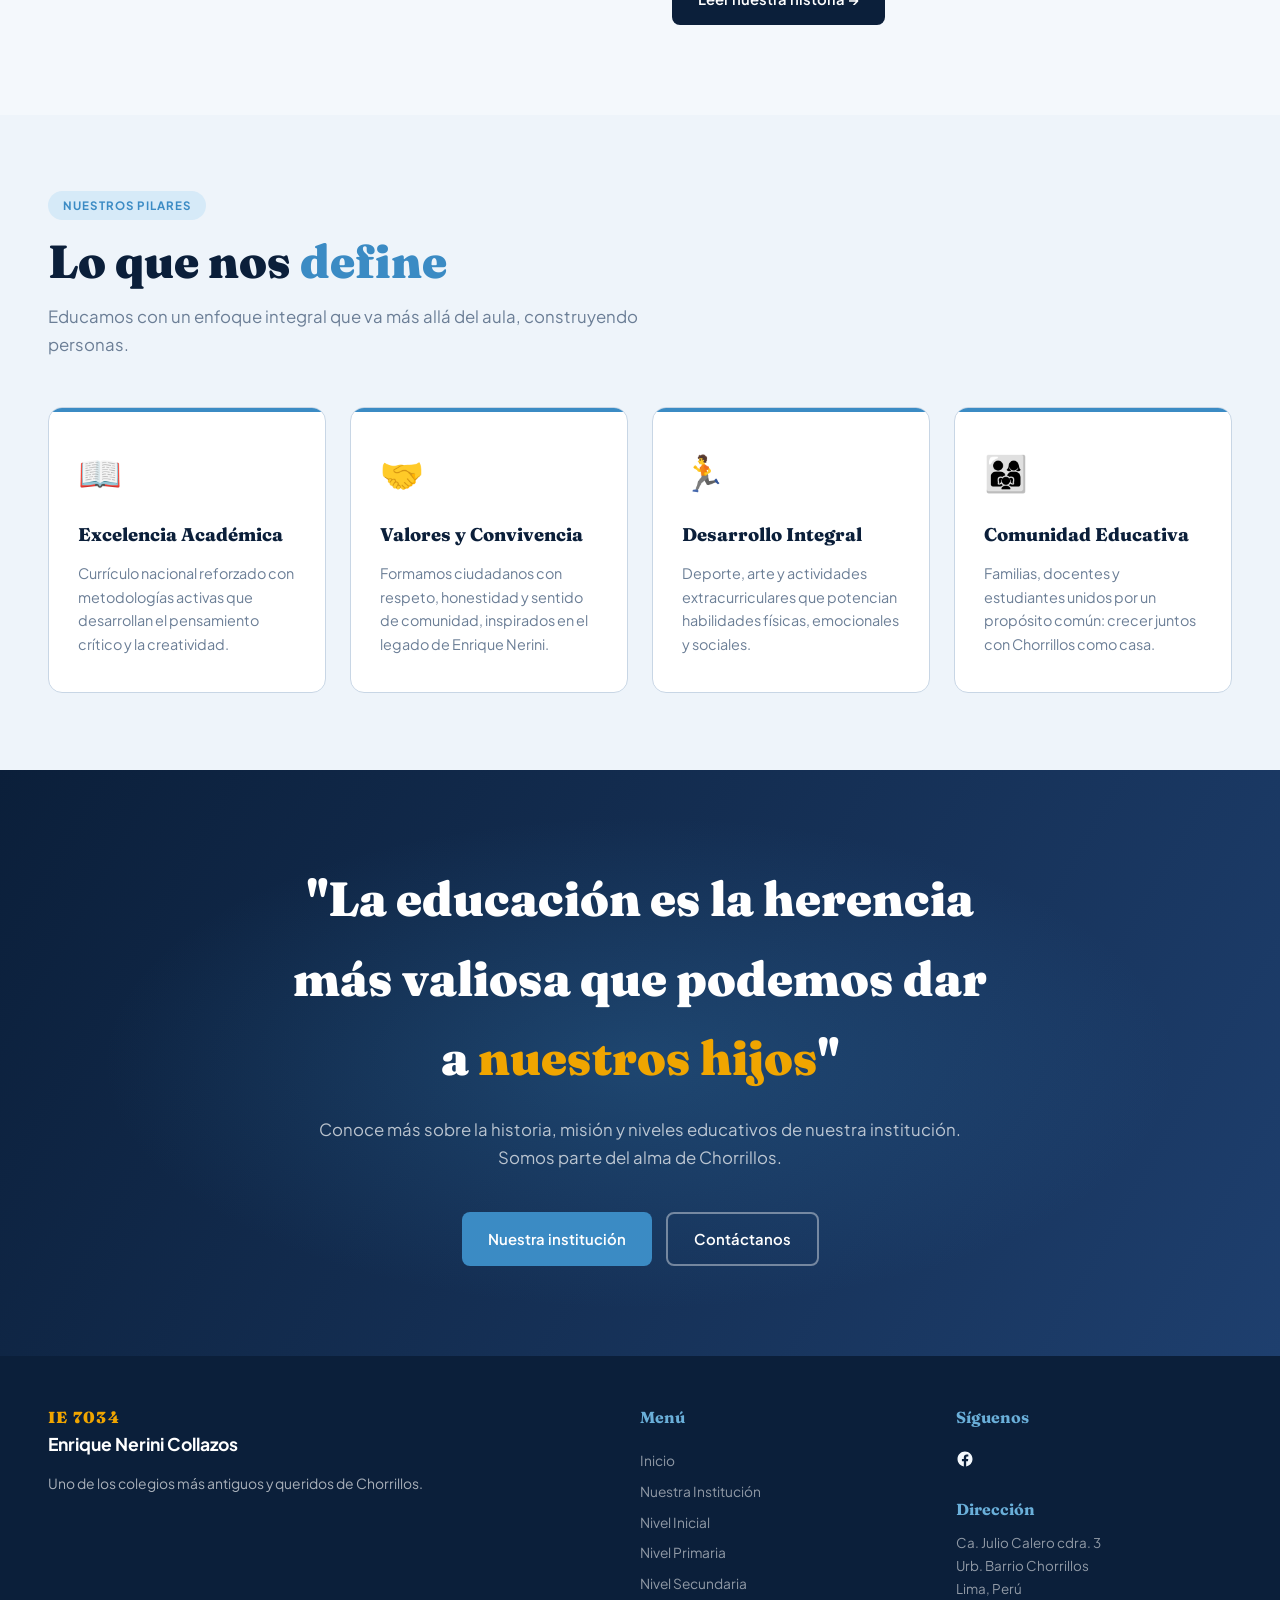
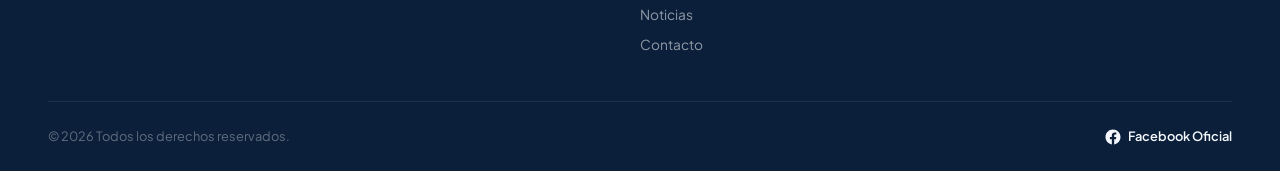
==== commit 251498a7: "Correccion de layout" ====
--- a/index.html
+++ b/index.html
@@ -125,6 +125,18 @@
     padding: calc(var(--nav-h) + 2rem) clamp(1.5rem, 5vw, 3rem) 2.5rem;
   }
 }
+@media (max-width: 768px) {
+  .bienvenida {
+    grid-template-columns: 1fr;
+    gap: 2rem;
+  }
+  .bienvenida-img {
+    order: 2;        /* imagen va abajo */
+  }
+  .bienvenida-text {
+    order: 1;        /* texto va arriba */
+  }
+}
 </style>
 </style>
 </head>
@@ -260,6 +272,7 @@
       <a href="inicial.html">Nivel Inicial</a>
       <a href="primaria.html">Nivel Primaria</a>
       <a href="secundaria.html">Nivel Secundaria</a>
+      <a href="noticias.html">Noticias</a>
       <a href="contacto.html">Contacto</a>
     </div>
     <div class="footer-col">
